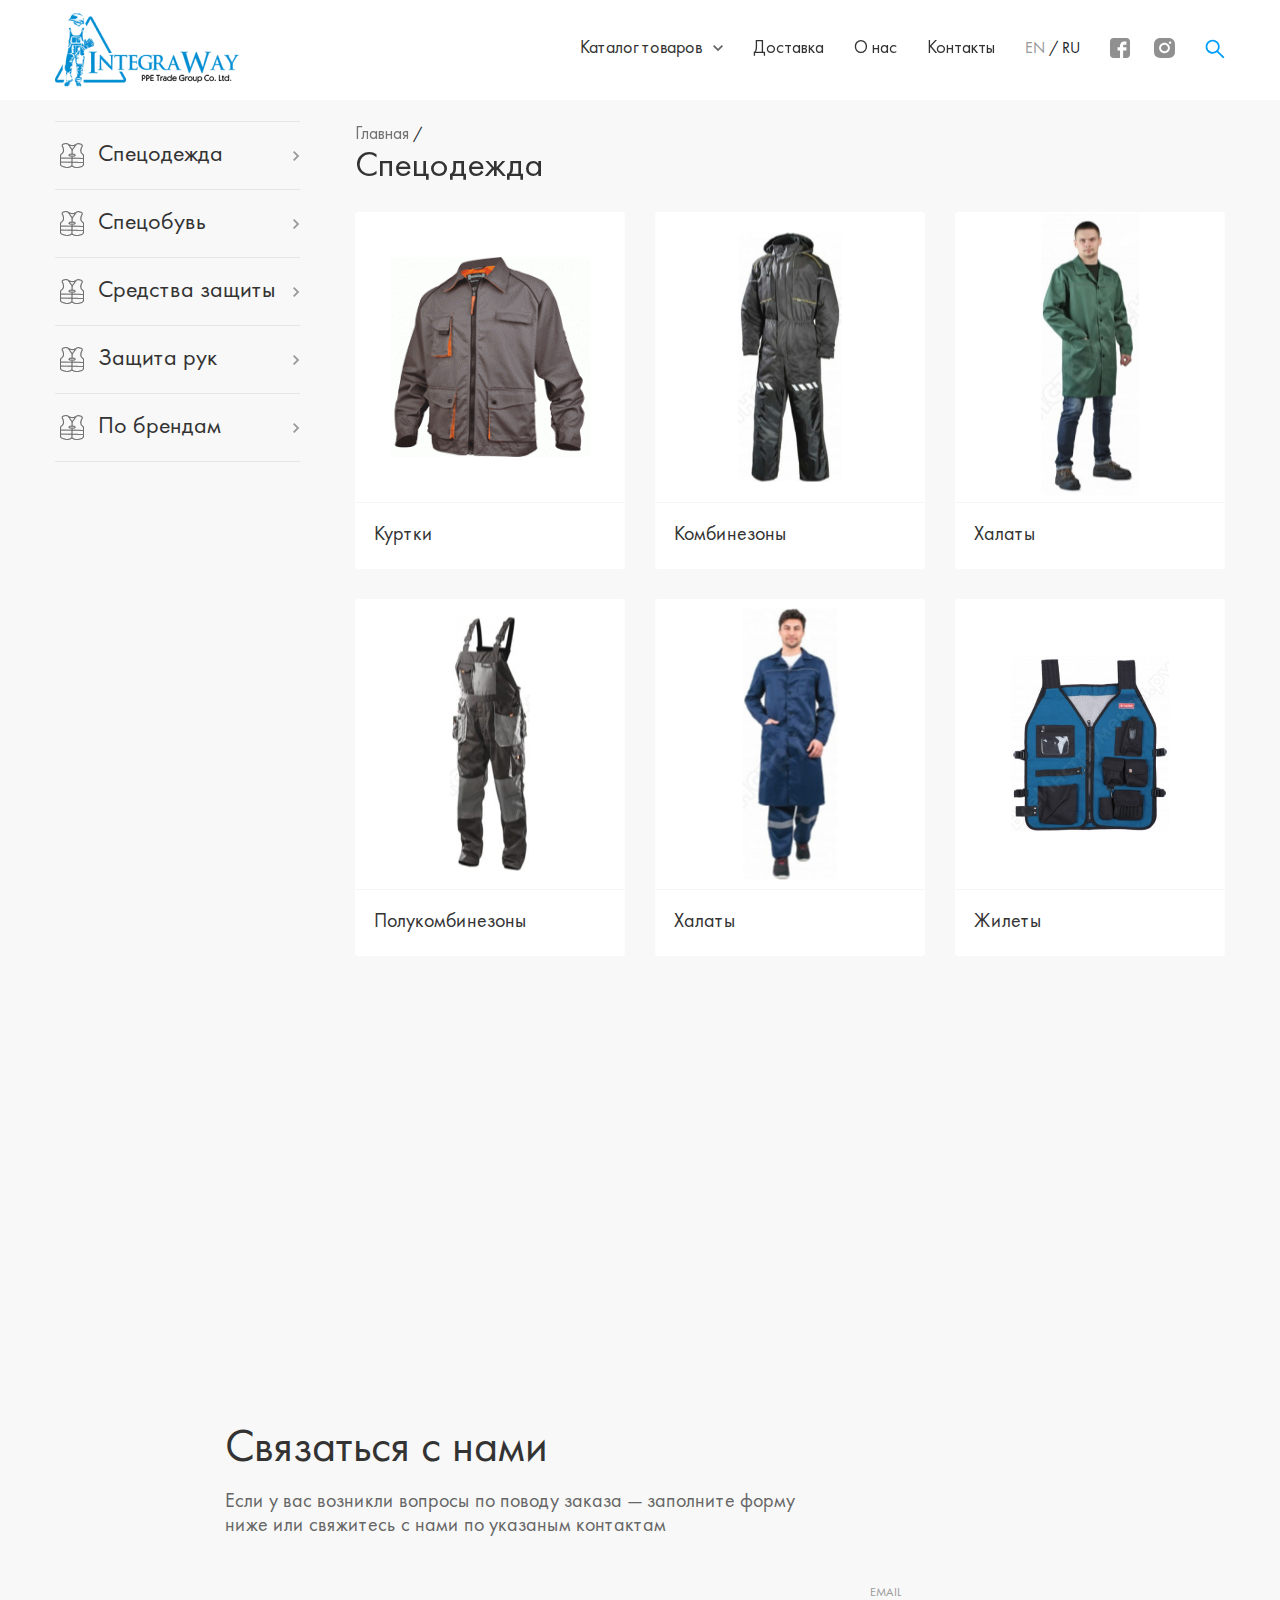
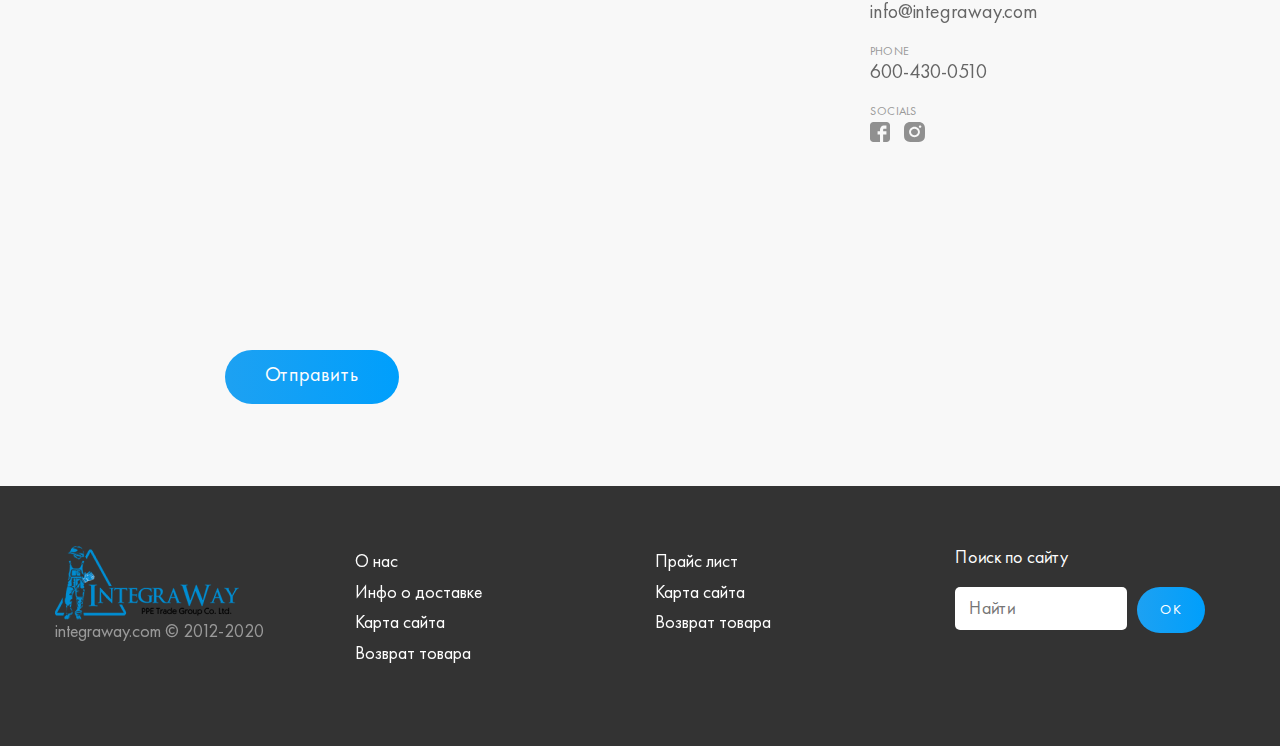
==== category.html @ 1db22d7c "Новый интегра" ====
<!DOCTYPE html>
<html lang="en">
    <head>
        <meta charset="utf-8" />
        <meta http-equiv="X-UA-Compatible" content="IE=edge" />
        <meta name="viewport" content="width=device-width, initial-scale=1, shrink-to-fit=no" />
        <meta name="description" content= />
        <meta name="author" content= />
        <link rel="stylesheet" href="css/animate.min.css">
        <link rel="stylesheet" href="css/hover-min.css">
        <link rel="stylesheet" href="https://stackpath.bootstrapcdn.com/bootstrap/4.3.1/css/bootstrap.min.css" integrity="sha384-ggOyR0iXCbMQv3Xipma34MD+dH/1fQ784/j6cY/iJTQUOhcWr7x9JvoRxT2MZw1T" crossorigin="anonymous">
        <link href="https://fonts.googleapis.com/css?family=Roboto:100,400,700&display=swap&subset=cyrillic" rel="stylesheet">
        <link rel="stylesheet" href="slick/slick.css">
        <link rel="stylesheet" href="slick/slick-theme.css">
        <link rel="stylesheet" href="css/fonts.css">
        <link rel="stylesheet" href="css/style.css">
        <script src="https://api-maps.yandex.ru/2.1/?lang=ru_RU&amp;apikey=<ваш API-ключ>" type="text/javascript"></script>
        <title>Category Page</title>
    </head>
    <body>

        <section class="head">
            <div class="container-fluid">
                <div class="head-head">
                    <div class="head-head__logo"> <a href="index.html"><img src="img/head/logo.png" alt="img"></a> </div>
                    <div class="nav-menu">
                        <div class="nav-menu__item catalog"> <a href="#">Каталог товаров</a>
                            <img src="img/head/arrow.svg" alt="img">
                            <div class="submenu">
                                <div class="submenu_item">
                                    <div class="catalog-item"><a href="#">Спецодежда</a></div>
                                    <a href="#">Одноразовая одежда</a>
                                    <a href="#">Комбинезоны</a>
                                    <a href="#">Полукомбинезоны</a>
                                    <a href="#">Куртки</a>
                                    <a href="#">Халаты</a>
                                    <a href="#">Жилеты</a>
                                    <a href="#">Фартуки</a>
                                    <a href="#">Рубашки, спецовки</a>
                                    <a href="#">Штаны и брюки</a>
                                    <a href="#">Внутренняя одежда</a>
                                    <a href="#">Сигнальная одежда</a>
                                    <a href="#">Униформа</a>
                                </div>
                                <div class="submenu_item">
                                    <div class="catalog-item"><a href="#">Спецобувь</a></div>
                                    <a href="#">Ботинки рабочие</a>
                                    <a href="#">Сапоги рабочие</a>
                                    <a href="#">Сапоги резиновые</a>
                                    <a href="#">Шипы для обуви</a>
                                </div>
                                <div class="submenu_item">
                                    <div class="catalog-item"><a href="#">Средства защиты</a></div>
                                    <a href="#">Защита головы</a>
                                    <a href="#">Защита глаз и лица</a>
                                    <a href="#">Защита органов<br> дыхания</a>
                                    <a href="#">Защита органов<br> слуха</a>
                                    <a href="#">Защита от падения<br> с высоты</a>
                                    <a href="#">Наборы защитного<br> оборудования </a>
                                </div>
                                <div class="submenu_item">
                                    <div class="catalog-item"><a href="#">Бренды</a></div>
                                    <a href="#">AlBert</a>
                                    <a href="#">Amyto</a>
                                    <a href="#">Antony Gill</a>
                                    <a href="#">Delta</a>
                                    <a href="#">DeltaPlus</a>
                                    <a href="#">Dossi</a>
                                    <a href="#">Du Pont</a>
                                    <a href="#">FalkPit</a>
                                    <a href="#">Fanotek</a>
                                    <a href="#">FalkPit</a>
                                    <a href="#">Fanotek</a>
                                </div>
                            </div>
                        </div>
                        <div class="nav-menu__item hvr-underline-from-left"><a href="#">Доставка</a></div>
                        <div class="nav-menu__item hvr-underline-from-left"><a href="#">О нас</a></div>
                        <div class="nav-menu__item hvr-underline-from-left"><a href="#contact">Контакты</a></div>
                        <div class="nav-menu__item"><span class="EN">EN</span> / <span class="RU">RU</span></div>
                        <div class="nav-menu__item">
                            <a href="#"><img class="facebook" src="img/head/hover-facebook.svg" alt="img"></a>
                            <a href="#"><img class="insta" src="img/head/hover-insta.svg" alt="img"></a>
                        </div>
                        <div class="nav-menu__item">
                            <input class="head-search" type="search" placeholder="Поиск">
                            <img class="search-img" src="img/head/search.svg" alt="img">
                        </div>
                    </div>
                </div>
            </div>
        </section>

        <section class="burger">
            <a href="#" class="menu-link">
                <span></span>
            </a>

            <div class="menu">
                <div class="lank">
                    <div class="panel-head">
                        <div class="click catalogs"> <a href="#">Каталог товаров</a> <img class="cat-arrow"
                                src="img/head/arrow.svg" alt="img">
                            <div class="panel-collapse">
                                <div class="click mt"><img class="catalogs-img" src="img/main/category-1.svg" alt="img">
                                    <div class="category" href="#">Спецодежда</div>
                                    <div class="panel-collapse">
                                        <div class="click"> <a class="subcategory1" href="#">Одноразовая одежда</a></div>
                                        <div class="click"> <a class="subcategory1" href="#">Комбинезоны</a></div>
                                        <div class="click"> <a class="subcategory1" href="#">Полукомбинезоны</a></div>
                                        <div class="click"> <a class="subcategory1" href="#">Куртки</a></div>
                                        <div class="click"> <a class="subcategory1" href="#">Халаты</a></div>
                                        <div class="click"> <a class="subcategory1" href="#">Жилеты</a></div>
                                        <div class="click"> <a class="subcategory1" href="#">Фартуки</a></div>
                                        <div class="click"> <a class="subcategory1" href="#">Рубашки, спецовки</a></div>
                                        <div class="click"> <a class="subcategory1" href="#">Штаны и брюки</a></div>
                                        <div class="click"> <a class="subcategory1" href="#">Внутренняя одежда</a></div>
                                        <div class="click"> <a class="subcategory1" href="#">Сигнальная одежда</a></div>
                                        <div class="click"> <a class="subcategory1" href="#">Униформа</a></div>
                                    </div>
                                </div>
                            </div>

                            <div class="panel-collapse">
                                <div class="click"><img class="catalogs-img" src="img/main/category-1.svg" alt="img">
                                    <div class="category" href="#">Спецобувь</div>
                                    <div class="panel-collapse">
                                        <div class="click"> <a class="subcategory1" href="#">Ботинки рабочие</a></div>
                                        <div class="click"> <a class="subcategory1" href="#">Сапоги рабочие</a></div>
                                        <div class="click"> <a class="subcategory1" href="#">Сапоги резиновы</a></div>
                                        <div class="click"> <a class="subcategory1" href="#">Шипы для обуви</a></div>
                                    </div>
                                </div>
                            </div>

                            <div class="panel-collapse">
                                <div class="click"><img class="catalogs-img" src="img/main/category-1.svg" alt="img">
                                    <div class="category" href="#">Средства защиты</div>
                                    <div class="panel-collapse">
                                        <div class="click"> <a class="subcategory1" href="#">Защита головы</a></div>
                                        <div class="click"> <a class="subcategory1" href="#">Защита глаз и лица</a>
                                        </div>
                                        <div class="click"> <a class="subcategory1" href="#">Защита органов дыхания</a>
                                        </div>
                                        <div class="click"> <a class="subcategory1" href="#">Защита органов слуха</a>
                                        </div>
                                        <div class="click"> <a class="subcategory1" href="#">Защита от падения с
                                                высоты</a></div>
                                        <div class="click"> <a class="subcategory1" href="#">Наборы защитного
                                                оборудования</a></div>
                                    </div>
                                </div>
                            </div>

                            <div class="panel-collapse">
                                <div class="click"><img class="catalogs-img" src="img/main/category-1.svg" alt="img">
                                    <div class="category" href="#">Бренды</div>
                                    <div class="panel-collapse">
                                        <div class="click"> <a class="subcategory1" href="#">AlBert</a></div>
                                        <div class="click"> <a class="subcategory1" href="#">Amyto</a></div>
                                        <div class="click"> <a class="subcategory1" href="#">Antony Gill</a></div>
                                        <div class="click"> <a class="subcategory1" href="#">Delta</a></div>
                                        <div class="click"> <a class="subcategory1" href="#">DeltaPlus</a></div>
                                        <div class="click"> <a class="subcategory1" href="#">Dossi</a></div>
                                        <div class="click"> <a class="subcategory1" href="#">Du Pont</a></div>
                                        <div class="click"> <a class="subcategory1" href="#">FalkPit</a></div>
                                        <div class="click"> <a class="subcategory1" href="#">Fanotek</a></div>
                                        <div class="click"> <a class="subcategory1" href="#">FalkPi</a></div>
                                        <div class="click"> <a class="subcategory1" href="#">Fanotek</a></div>
                                    </div>
                                </div>
                            </div>

                        </div>
                    </div>
                </div>
                <div class="link"><a href="#item1"">Доставка</a></div>
                    <div class=" link"><a href="#item1"">О нас</a></div>
                    <div class=" link"><a href="#item1"">Контакты</a></div>
                    <div class=" link">
                                <a class="facebook" href="#"><img src="img/head/hover-facebook.svg" alt="img"></a>
                                <a class="insta" href="#"><img src="img/head/hover-insta.svg" alt="img"></a>
                </div>
                <div class="">
                    <input class="burger-search" type="search" placeholder="Поиск">
                    <button class="burger-button">ок</button>
                </div>
            </div>
        </section>

        <section class="showcase category">
            <div class="container-fluid">
                <div class="flex">
                    <div class="showcase-menu category-menu">
                        <div class="panel-show wow fadeInLeft" data-wow-delay="0.4s" data-wow-duration="2s"><img class="show-img" src="img/main/category-1.svg" alt="img">Спецодежда<img class="show-arrow" src="img/main/category-arrow.svg" alt="img"> </div>
                        <div class="panel-hide">
                            <div>Одноразовая одежда</div>
                            <div>Комбинезоны</div>
                            <div>Полукомбинезоны</div>
                            <div>Куртки</div>
                            <div>Халаты</div>
                            <div>Жилеты</div>
                            <div>Фартуки</div>
                            <div>Рубашки, спецовки</div>
                            <div>Штаны и брюки</div>
                            <div>Внутренняя одежда</div>
                            <div>Сигнальная одежда</div>
                            <div>Униформа</div>
                        </div>
    
                        <div class="panel-show wow fadeInLeft" data-wow-delay="0.3s" data-wow-duration="2s"><img class="show-img" src="img/main/category-1.svg" alt="img">Спецобувь<img class="show-arrow" src="img/main/category-arrow.svg" alt="img"> </div>
                        <div class="panel-hide">
                            <div>Ботинки рабочие</div>
                            <div>Сапоги рабочие</div>
                            <div>Сапоги резиновые</div>
                            <div>Шипы для обуви</div>
                        </div>
    
                        <div class="panel-show wow fadeInLeft" data-wow-delay="0.2s" data-wow-duration="2s"><img class="show-img" src="img/main/category-1.svg" alt="img">Средства защиты<img class="show-arrow" src="img/main/category-arrow.svg" alt="img"> </div>
                        <div class="panel-hide">
                            <div>Защита головы</div>
                            <div>Защита глаз и лица</div>
                            <div>Защита органов дыхания</div>
                            <div>Защита органов слуха</div>
                            <div>Защита от падения с высоты</div>
                            <div>Наборы защитного оборудования</div>
                        </div>

                        <div class="panel-show wow fadeInLeft" data-wow-delay="0.2s" data-wow-duration="2s"><img class="show-img" src="img/main/category-1.svg" alt="img">Защита рук<img class="show-arrow" src="img/main/category-arrow.svg" alt="img"></div>
                        <div class="panel-hide">
                            <div>Защита головы</div>
                            <div>Защита глаз и лица</div>
                            <div>Защита органов дыхания</div>
                            <div>Защита органов слуха</div>
                            <div>Защита от падения с высоты</div>
                            <div>Наборы защитного оборудования</div>
                        </div>
    
                        <div class="panel-show after wow fadeInLeft" data-wow-delay="0.1s" data-wow-duration="2s"><img class="show-img" src="img/main/category-1.svg" alt="img">По брендам<img class="show-arrow" src="img/main/category-arrow.svg" alt="img"></div>
                        <div class="panel-hide">
                            <div>AlBert</div>
                            <div>Amyto</div>
                            <div>Antony Gill</div>
                            <div>Delta</div>
                            <div>DeltaPlus</div>
                            <div>Dossi</div>
                            <div>Du Pont</div>
                            <div>FalkPit</div>
                            <div>Fanotek</div>
                            <div>FalkPit</div>
                            <div>Fanotek</div>
                        </div>
                    </div>
                    
                    <div class="showcase-category">
                        <div class="category-descr">
                            <div class="showcase-descr__subtitle category-subtitle"><a href="index.html"><span>Главная</span></a> /</div>
                            <div class="showcase-descr__title category-title"><a class="hvr-forward" href="#">Спецодежда</a></div>
                        </div>
                        <div class="row category-row">
                            <div class="col-6 col-sm-6 col-md-6 col-lg-4 category-col">
                                <div class="card category-card wow fadeInDown" data-wow-delay="0.1s" data-wow-duration="1s">
                                    <div class="card-img category-img"><a href="#"><img src="img/showcase/category-1.jpg" alt="img"></a></div>
                                    <div class="card-name category-name"><a href="#">Куртки</a></div>
                                </div>
                            </div>
        
                            <div class="col-6 col-sm-6 col-md-6 col-lg-4 category-col">
                                <div class="card category-card wow fadeInDown" data-wow-delay="0.2s" data-wow-duration="1s">
                                    <div class="card-img category-img"><a href="#"><img src="img/showcase/category-2.jpg" alt="img"></a></div>
                                    <div class="card-name category-name"><a href="#">Комбинезоны</a></div>
                                </div>
                            </div>
        
                            <div class="col-6 col-sm-6 col-md-6 col-lg-4 category-col">
                                <div class="card category-card wow fadeInDown" data-wow-delay="0.3s" data-wow-duration="1s">
                                    <div class="card-img category-img"><a href="#"><img src="img/showcase/category-3.jpg" alt="img"></a></div>
                                    <div class="card-name category-name"><a href="#">Халаты</a></div>
                                </div>
                            </div>
        
                            <div class="col-6 col-sm-6 col-md-6 col-lg-4 category-col">
                                <div class="card category-card wow fadeInDown" data-wow-delay="0.4s" data-wow-duration="1s">
                                    <div class="card-img category-img"><a href="#"><img src="img/showcase/category-4.jpg" alt="img"></a></div>
                                    <div class="card-name category-name"><a href="#">Полукомбинезоны</a></div>
                                </div>
                            </div>
        
                            <div class="col-6 col-sm-6 col-md-6 col-lg-4 category-col">
                                <div class="card category-card wow fadeInUp" data-wow-delay="0.1s" data-wow-duration="1s">
                                    <div class="card-img category-img"><a href="#"><img src="img/showcase/category-5.jpg" alt="img"></a></div>
                                    <div class="card-name category-name"><a href="#">Халаты</a></div>
                                </div>
                            </div>
        
                            <div class="col-6 col-sm-6 col-md-6 col-lg-4 category-col">
                                <div class="card category-card wow fadeInUp" data-wow-delay="0.2s" data-wow-duration="1s">
                                    <div class="card-img category-img"><a href="#"><img src="img/showcase/category-6.jpg" alt="img"></a></div>
                                    <div class="card-name category-name"><a href="#">Жилеты</a></div>
                                </div>
                            </div>
        
                            <div class="col-6 col-sm-6 col-md-6 col-lg-4 category-col">
                                <div class="card category-card wow fadeInUp" data-wow-delay="0.3s" data-wow-duration="1s">
                                    <div class="card-img category-img"><a href="#"><img src="img/showcase/category-7.jpg" alt="img"></a></div>
                                    <div class="card-name category-name"><a href="#">Фартуки</a></div>
                                </div>
                            </div>
        
                            <div class="col-6 col-sm-6 col-md-6 col-lg-4 category-col">
                                <div class="card category-card wow fadeInUp" data-wow-delay="0.4s" data-wow-duration="1s">
                                    <div class="card-img category-img"><a href="#"><img src="img/showcase/category-8.jpg" alt="img"></a></div>
                                    <div class="card-name category-name"><a href="#">Штаны и брюки</a></div>
                                </div>
                            </div>
                        </div>
                    </div>
                </div>
            </div>
        </section>
        
        <section class="contact" id="contact">
            <div class="container">
                <div class="contacts">
                    <div class="contact-title">Связаться с нами</div>
                    <div class="contact-subtitle">Если у вас возникли вопросы по поводу заказа — заполните форму<br>
                        ниже или свяжитесь с нами по указаным контактам</div>
                    <form action="" class="form">
                        <div class="row">
                            <div class="col-9">
                                <div class="form-input wow fadeInLeftBig" data-wow-delay="0s" data-wow-duration="2s">
                                    <input type="text" placeholder="Ваше имя"></div>
                                <div class="form-input wow fadeInLeftBig" data-wow-delay="0.1s" data-wow-duration="2s">
                                    <input type="text" placeholder="Ваш контакт"></div>
                                <textarea class="wow fadeInLeftBig" data-wow-delay="0.2s" data-wow-duration="2s" name=""
                                    id="" cols="30" rows="10" placeholder="Сообщение"></textarea>
                            </div>
                            <div class="col-3">
                                <div class="label">email</div>
                                <div class="name hvr-pulse"><a href="mailto:info@integraway.com">info@integraway.com</a></div>

                                <div class="label">phone</div>
                                <div class="name hvr-pulse"><a href="tel:600-430-0510">600-430-0510</a></div>

                                <div class="label">socials</div>
                                <div class="name">
                                    <a href="#" class="socials"><img src="img/contact/hover-facebook.svg" alt="img"></a>
                                    <a href="#" class="socials"><img src="img/contact/hover-insta.svg" alt="img"></a>
                                </div>
                            </div>
                        </div>
                        <button class="form-button">Отправить</button>
                    </form>
                </div>
            </div>
        </section>

        <!-- @media screen and (max-width: 767px) -->
        <section class="contact contact-small" id="contact">
            <div class="container">
                <div class="contacts">
                    <div class="contact-title">Связаться с нами</div>
                    <div class="contact-subtitle">Если у вас возникли вопросы по поводу заказа — заполните форму<br>
                        ниже или свяжитесь с нами по указаным контактам</div>
                    <form action="" class="form">
                        <div class="row">
                            <div class="col-12 col-sm-12">
                                <div class="label">email</div>
                                <div class="name hvr-pulse"><a href="mailto:info@integraway.com">info@integraway.com</a>
                                </div>

                                <div class="label">phone</div>
                                <div class="name hvr-pulse"><a href="tel:600-430-0510">600-430-0510</a></div>

                                <div class="label">socials</div>
                                <div class="name">
                                    <a href="#" class="socials"><img src="img/contact/hover-facebook.svg" alt="img"></a>
                                    <a href="#" class="socials"><img src="img/contact/hover-insta.svg" alt="img"></a>
                                </div>
                            </div>

                            <div class="col-12 col-sm-12">
                                <div class="form-input wow fadeInLeftBig" data-wow-delay="0s" data-wow-duration="2s">
                                    <input type="text" placeholder="Ваше имя"></div>
                                <div class="form-input wow fadeInLeftBig" data-wow-delay="0.1s" data-wow-duration="2s">
                                    <input type="text" placeholder="Ваш контакт"></div>
                                <textarea class="wow fadeInLeftBig" data-wow-delay="0.2s" data-wow-duration="2s"
                                    name="12 col-sm-12 id="" cols=" 30" rows="10" placeholder="Сообщение"></textarea>
                                <button class="form-button">Отправить</button>
                            </div>
                        </div>

                    </form>
                </div>
            </div>
        </section>

        <section class="footer">
            <div class="container-fluid">
                <div class="row">
                    <div class="col-3">
                        <div class="footer-logo"><a href="index.html"><img src="img/footer/logo.png" alt="logo"></a></div>
                        <p>IntegraWay.com &copy; 2012-2020</p>
                    </div>

                    <div class="col-3">
                        <div class="footer-link">
                            <a class="hvr-forward" href="#">О нас</a class="hvr-grow"><br>
                            <a class="hvr-forward" href="#">Инфо о доставке</a><br>
                            <a class="hvr-forward" href="#">Карта сайта</a><br>
                            <a class="hvr-forward" href="#">Возврат товара</a>
                        </div>
                    </div>

                    <div class="col-3">
                        <div class="footer-link">
                            <a class="hvr-forward" href="#">Прайс лист</a><br>
                            <a class="hvr-forward" href="#">Карта сайта</a><br>
                            <a class="hvr-forward" href="#">Возврат товара</a>
                        </div>
                    </div>

                    <div class="col-3">
                        <div class="footer-label">Поиск по сайту</div>
                        <input type="search" class="footer-input" placeholder="Найти">
                        <button class="footer-button">ок</button>
                    </div>
                </div>
            </div>
        </section>

        <!-- @media screen and (max-width: 767px) -->
        <section class="footer footer-small">
            <div class="container-fluid">
                <div class="row">
                    <div class="col-12 col-sm-12 col-md-4">
                        <div class="footer-link">
                            <a class="hvr-forward" href="#">О нас</a class="hvr-grow"><br>
                            <a class="hvr-forward" href="#">Инфо о доставке</a><br>
                            <a class="hvr-forward" href="#">Карта сайта</a><br>
                            <a class="hvr-forward" href="#">Возврат товара</a>
                            <a class="hvr-forward" href="#">Прайс лист</a><br>
                            <a class="hvr-forward" href="#">Карта сайта</a><br>
                            <a class="hvr-forward" href="#">Возврат товара</a>
                        </div>
                    </div>

                    <div class="col-12 col-sm-12 col-md-4">
                        <div class="footer-label">Поиск по сайту</div>
                        <input type="search" class="footer-input" placeholder="Найти">
                        <button class="footer-button">ок</button>
                    </div>

                    <div class="col-12 col-sm-12 col-md-4">
                        <div class="footer-logo"><a href="index.html"><img src="img/footer/logo.png" alt="logo"></a>
                        </div>
                        <p>IntegraWay.com &copy; 2012-2020</p>
                    </div>
                </div>
            </div>
        </section>



        <script src="https://code.jquery.com/jquery-1.12.4.min.js" integrity="sha256-ZosEbRLbNQzLpnKIkEdrPv7lOy9C27hHQ+Xp8a4MxAQ=" crossorigin="anonymous"></script>
        <script src="https://cdnjs.cloudflare.com/ajax/libs/popper.js/1.15.0/umd/popper.min.js"></script>
        <script src="slick/slick.min.js"></script>
        <script src="https://stackpath.bootstrapcdn.com/bootstrap/4.3.1/js/bootstrap.min.js" integrity="sha384-JjSmVgyd0p3pXB1rRibZUAYoIIy6OrQ6VrjIEaFf/nJGzIxFDsf4x0xIM+B07jRM" crossorigin="anonymous"></script>
        <script src="js/wow.min.js"></script>
        <script>
        new WOW().init();
        </script>
        <script src="js/script.js"></script>
    </body>
</html>
---- css/fonts.css ----
@font-face {
    font-family: 'Futura New';
    src: local('../fonts/Futura New Book Reg'), local('../fonts/Futura-New-Book-Reg'),
        url('../fonts/FuturaNewBook-Reg.woff2') format('woff2'),
        url('../fonts/FuturaNewBook-Reg.woff') format('woff'),
        url('../fonts/FuturaNewBook-Reg.ttf') format('truetype');
    font-weight: normal;
    font-style: normal;
}
---- css/style.css ----
@import 'head.css';
@import 'main.css';
@import 'features.css';
@import 'showcase.css';
@import 'contact.css';
@import 'footer.css';
@import 'product.css';
@import 'descr.css';
@import 'description.css';
@import 'recomend.css';
@import 'error.css';
@import 'variables.css';

body {
    font-family: 'Futura new';
}
button:focus, div, input:focus {
    outline: none;
}
a:focus {
    outline: none;
}
.container-fluid {
    max-width: 1200px;
}

@media screen and (max-width: 1200px) {
    .container-fluid {
        max-width: 1140px;
    }
}

@media screen and (max-width: 992px) {
    .container-fluid {
        max-width: 960px;
    }
}

@media screen and (max-width: 768px) {
    .container-fluid {
        max-width: 720px;
    }
}

@media screen and (max-width: 576px) {
    .container-fluid {
        max-width: 540px;
    }
}

/* @media screen and (max-width: 415px) {
    .container-fluid {
        max-width: 311px;
    }
} */
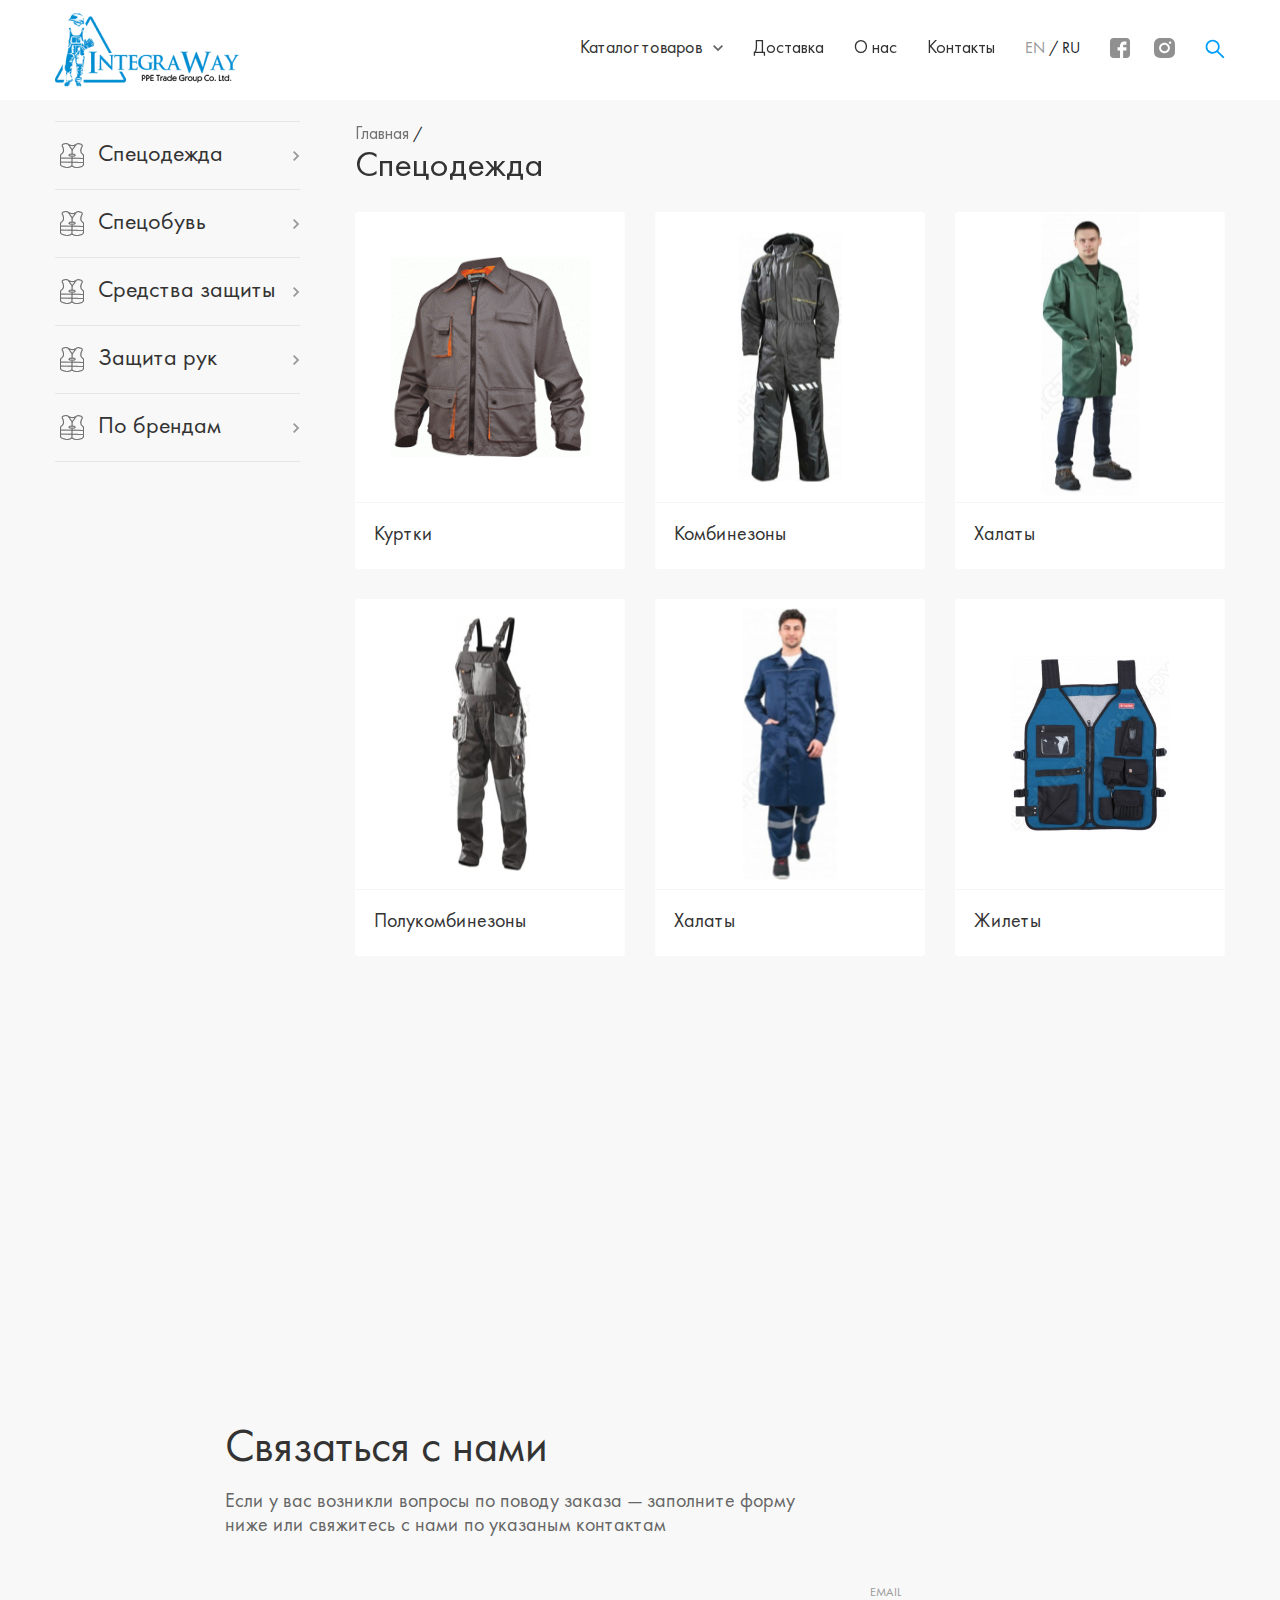
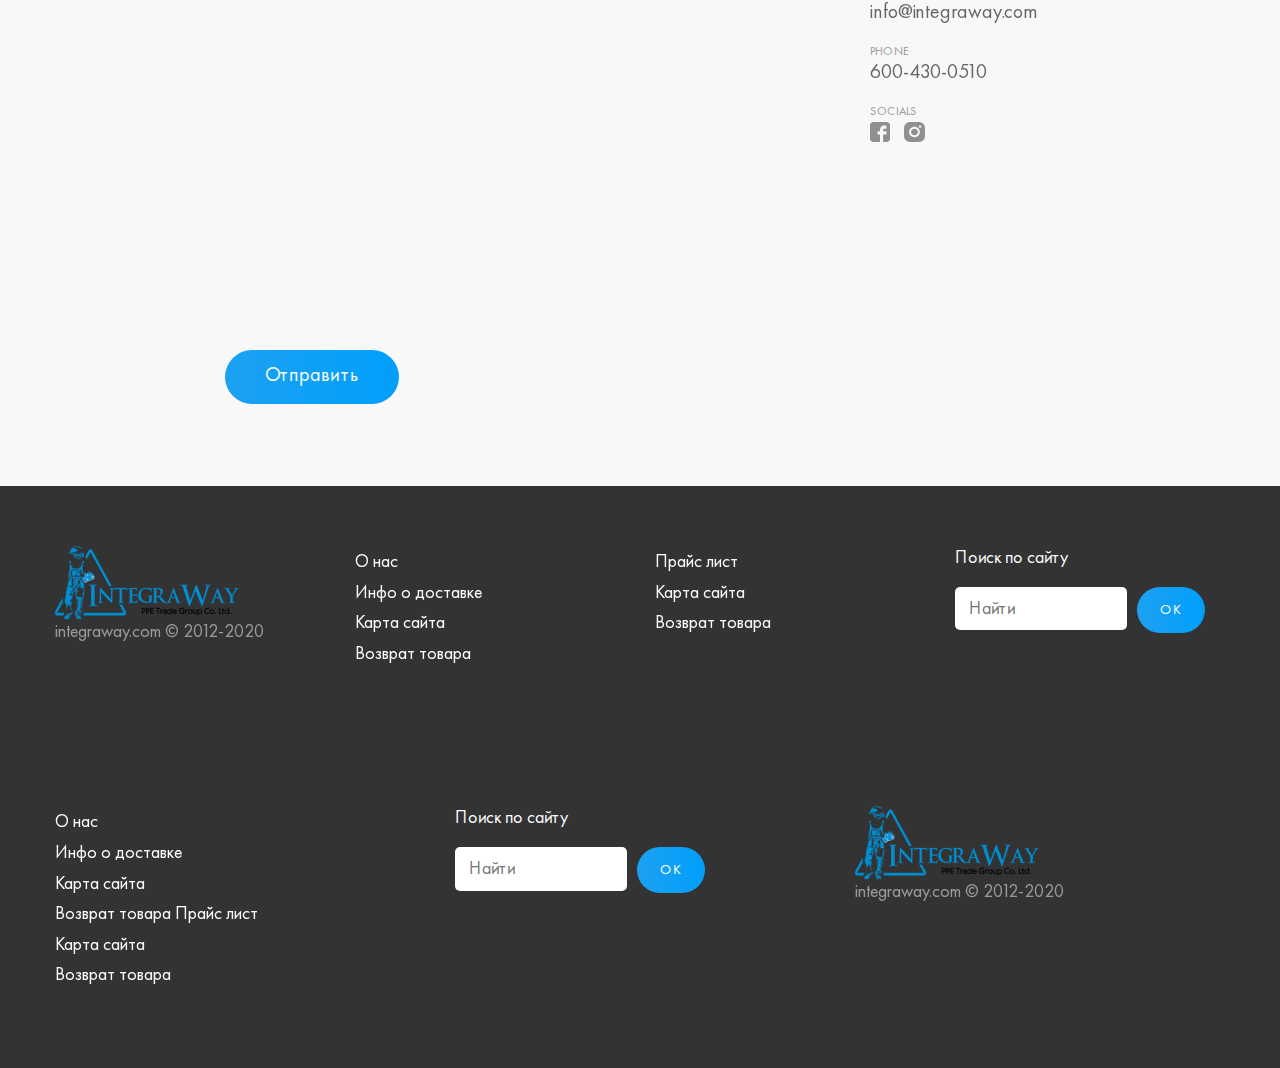
==== commit 5445fce4: "Второй вариант" ====
--- a/category.html
+++ b/category.html
@@ -327,7 +327,7 @@
                         ниже или свяжитесь с нами по указаным контактам</div>
                     <form action="" class="form">
                         <div class="row">
-                            <div class="col-9">
+                            <div class="col-12 col-sm-12 col-md-9 order-md-first">
                                 <div class="form-input wow fadeInLeftBig" data-wow-delay="0s" data-wow-duration="2s">
                                     <input type="text" placeholder="Ваше имя"></div>
                                 <div class="form-input wow fadeInLeftBig" data-wow-delay="0.1s" data-wow-duration="2s">
@@ -335,9 +335,10 @@
                                 <textarea class="wow fadeInLeftBig" data-wow-delay="0.2s" data-wow-duration="2s" name=""
                                     id="" cols="30" rows="10" placeholder="Сообщение"></textarea>
                             </div>
-                            <div class="col-3">
+                            <div class="col-12 col-sm-12 col-md-3 order-first">
                                 <div class="label">email</div>
-                                <div class="name hvr-pulse"><a href="mailto:info@integraway.com">info@integraway.com</a></div>
+                                <div class="name hvr-pulse"><a href="mailto:info@integraway.com">info@integraway.com</a>
+                                </div>
 
                                 <div class="label">phone</div>
                                 <div class="name hvr-pulse"><a href="tel:600-430-0510">600-430-0510</a></div>
@@ -355,56 +356,17 @@
             </div>
         </section>
 
-        <!-- @media screen and (max-width: 767px) -->
-        <section class="contact contact-small" id="contact">
-            <div class="container">
-                <div class="contacts">
-                    <div class="contact-title">Связаться с нами</div>
-                    <div class="contact-subtitle">Если у вас возникли вопросы по поводу заказа — заполните форму<br>
-                        ниже или свяжитесь с нами по указаным контактам</div>
-                    <form action="" class="form">
-                        <div class="row">
-                            <div class="col-12 col-sm-12">
-                                <div class="label">email</div>
-                                <div class="name hvr-pulse"><a href="mailto:info@integraway.com">info@integraway.com</a>
-                                </div>
-
-                                <div class="label">phone</div>
-                                <div class="name hvr-pulse"><a href="tel:600-430-0510">600-430-0510</a></div>
-
-                                <div class="label">socials</div>
-                                <div class="name">
-                                    <a href="#" class="socials"><img src="img/contact/hover-facebook.svg" alt="img"></a>
-                                    <a href="#" class="socials"><img src="img/contact/hover-insta.svg" alt="img"></a>
-                                </div>
-                            </div>
-
-                            <div class="col-12 col-sm-12">
-                                <div class="form-input wow fadeInLeftBig" data-wow-delay="0s" data-wow-duration="2s">
-                                    <input type="text" placeholder="Ваше имя"></div>
-                                <div class="form-input wow fadeInLeftBig" data-wow-delay="0.1s" data-wow-duration="2s">
-                                    <input type="text" placeholder="Ваш контакт"></div>
-                                <textarea class="wow fadeInLeftBig" data-wow-delay="0.2s" data-wow-duration="2s"
-                                    name="12 col-sm-12 id="" cols=" 30" rows="10" placeholder="Сообщение"></textarea>
-                                <button class="form-button">Отправить</button>
-                            </div>
-                        </div>
-
-                    </form>
-                </div>
-            </div>
-        </section>
-
         <section class="footer">
             <div class="container-fluid">
                 <div class="row">
-                    <div class="col-3">
-                        <div class="footer-logo"><a href="index.html"><img src="img/footer/logo.png" alt="logo"></a></div>
+                    <div class="col-12 col-sm-12 col-md-4 col-lg-3">
+                        <div class="footer-logo"><a href="index.html"><img src="img/footer/logo.png" alt="logo"></a>
+                        </div>
                         <p>IntegraWay.com &copy; 2012-2020</p>
                     </div>
 
-                    <div class="col-3">
-                        <div class="footer-link">
+                    <div class="col-12 col-sm-12 col-md-4 col-lg-3">
+                        <div class="footer-link footer-link-first">
                             <a class="hvr-forward" href="#">О нас</a class="hvr-grow"><br>
                             <a class="hvr-forward" href="#">Инфо о доставке</a><br>
                             <a class="hvr-forward" href="#">Карта сайта</a><br>
@@ -412,15 +374,15 @@
                         </div>
                     </div>
 
-                    <div class="col-3">
-                        <div class="footer-link">
+                    <div class="col-12 col-sm-12 col-md-4 col-lg-3">
+                        <div class="footer-link footer-link-second">
                             <a class="hvr-forward" href="#">Прайс лист</a><br>
                             <a class="hvr-forward" href="#">Карта сайта</a><br>
                             <a class="hvr-forward" href="#">Возврат товара</a>
                         </div>
                     </div>
 
-                    <div class="col-3">
+                    <div class="col-12 col-sm-12 col-md-4 col-lg-3">
                         <div class="footer-label">Поиск по сайту</div>
                         <input type="search" class="footer-input" placeholder="Найти">
                         <button class="footer-button">ок</button>
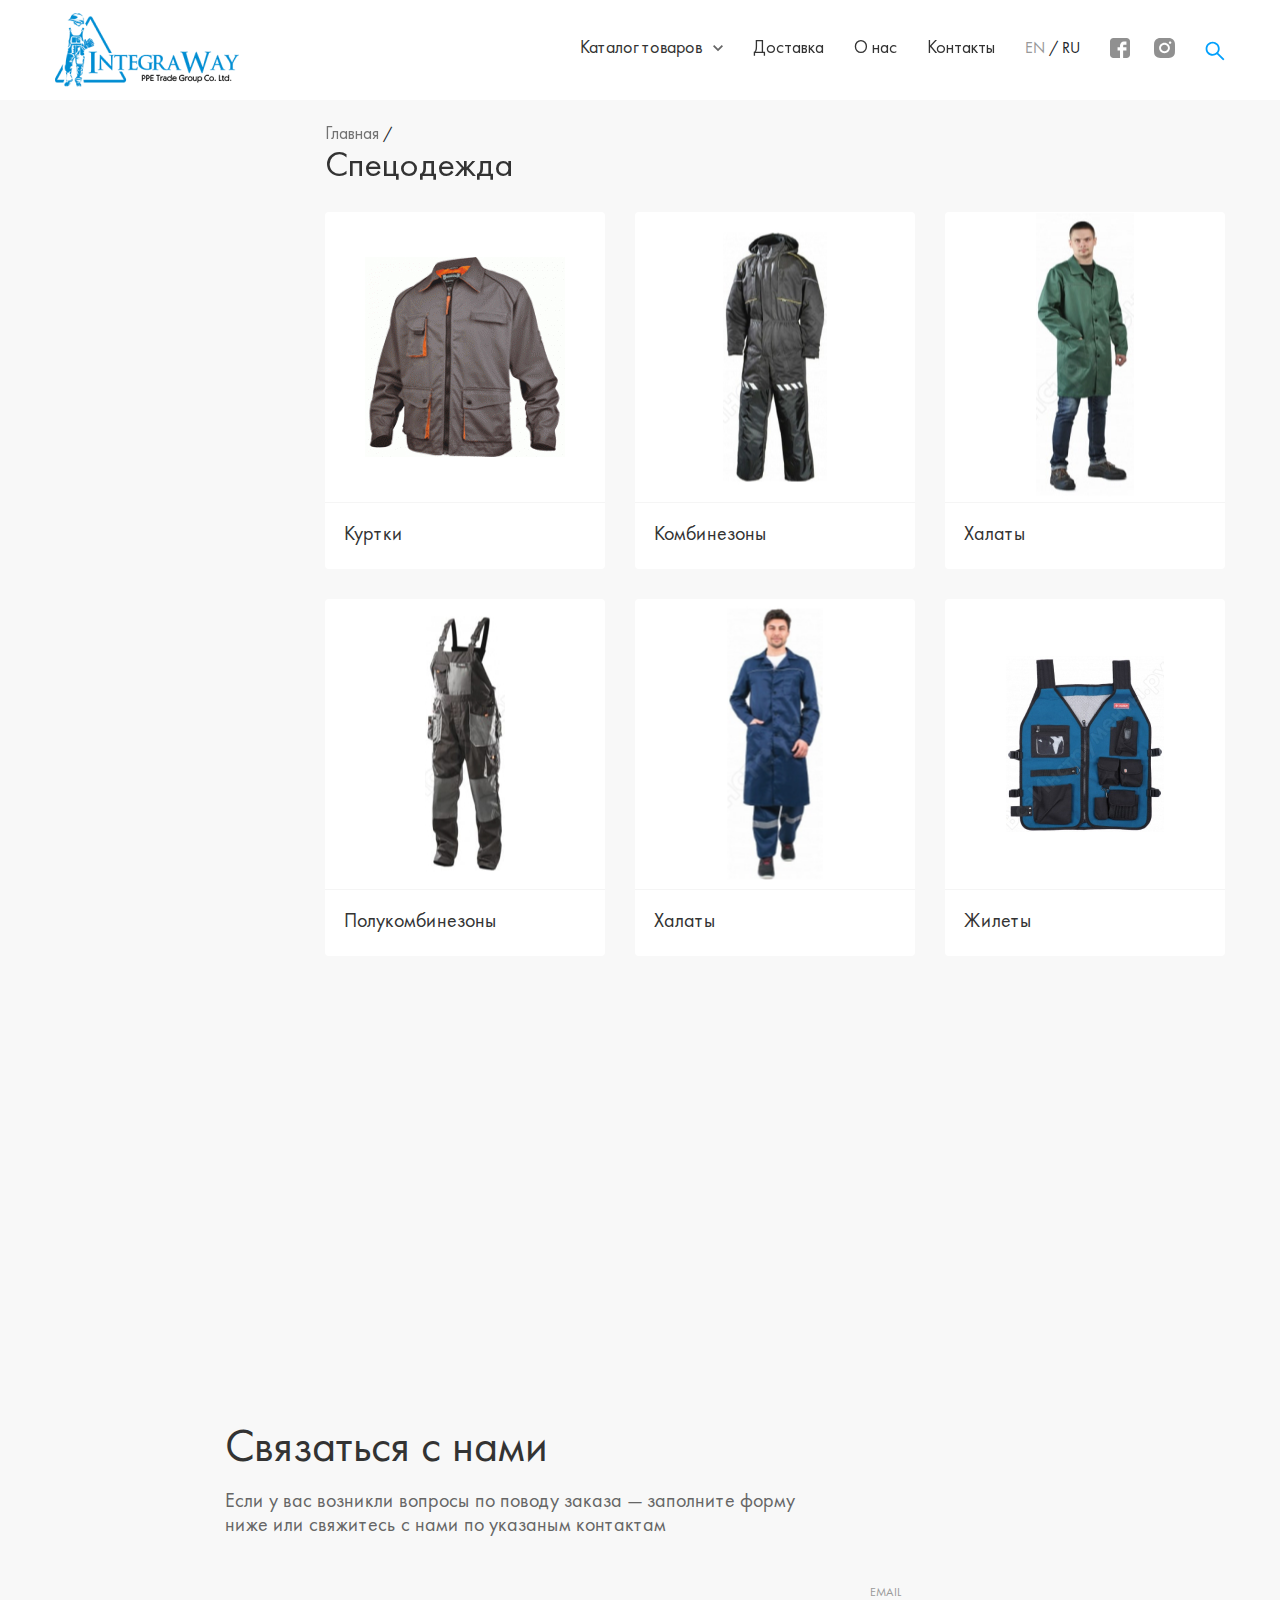
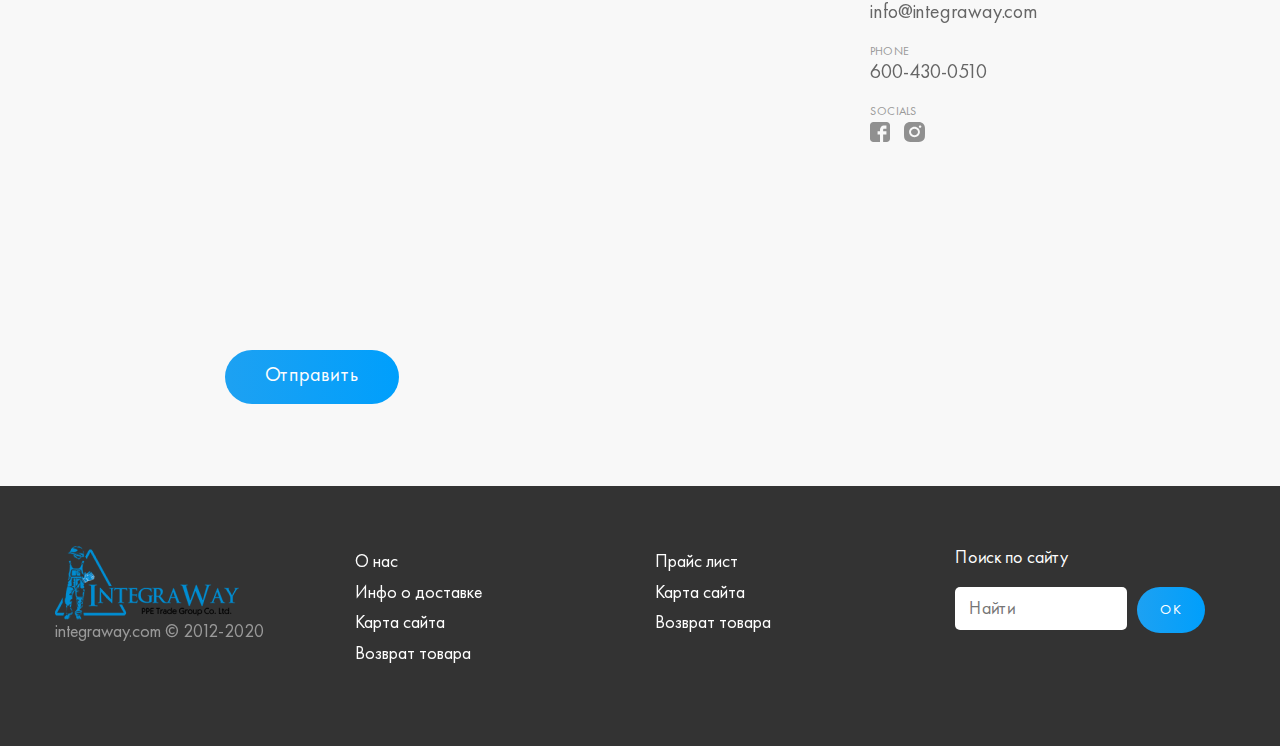
==== commit c74a6755: "Третий Вариант" ====
--- a/category.html
+++ b/category.html
@@ -19,12 +19,12 @@
     </head>
     <body>
 
-        <section class="head">
+        <header class="head">
             <div class="container-fluid">
-                <div class="head-head">
-                    <div class="head-head__logo"> <a href="index.html"><img src="img/head/logo.png" alt="img"></a> </div>
-                    <div class="nav-menu">
-                        <div class="nav-menu__item catalog"> <a href="#">Каталог товаров</a>
+                <div class="head-inner">
+                    <div class="head-inner_logo"> <a href="index.html"><img src="img/head/logo.png" alt="img"></a> </div>
+                    <nav class="head-inner_menu">
+                        <div class="head-inner_menu__item catalog"> <a href="#">Каталог товаров</a>
                             <img src="img/head/arrow.svg" alt="img">
                             <div class="submenu">
                                 <div class="submenu_item">
@@ -74,38 +74,39 @@
                                 </div>
                             </div>
                         </div>
-                        <div class="nav-menu__item hvr-underline-from-left"><a href="#">Доставка</a></div>
-                        <div class="nav-menu__item hvr-underline-from-left"><a href="#">О нас</a></div>
-                        <div class="nav-menu__item hvr-underline-from-left"><a href="#contact">Контакты</a></div>
-                        <div class="nav-menu__item"><span class="EN">EN</span> / <span class="RU">RU</span></div>
-                        <div class="nav-menu__item">
+                        <div class="head-inner_menu__item hvr-underline-from-left"><a href="#">Доставка</a></div>
+                        <div class="head-inner_menu__item hvr-underline-from-left"><a href="#">О нас</a></div>
+                        <div class="head-inner_menu__item hvr-underline-from-left"><a href="#contact">Контакты</a></div>
+                        <div class="head-inner_menu__item"><span class="EN">EN</span> / <span class="RU">RU</span></div>
+                        <div class="head-inner_menu__item">
                             <a href="#"><img class="facebook" src="img/head/hover-facebook.svg" alt="img"></a>
                             <a href="#"><img class="insta" src="img/head/hover-insta.svg" alt="img"></a>
                         </div>
-                        <div class="nav-menu__item">
-                            <input class="head-search" type="search" placeholder="Поиск">
-                            <img class="search-img" src="img/head/search.svg" alt="img">
-                        </div>
-                    </div>
+                        <form class="head-inner_menu__item">
+                            <input type="text" placeholder="Поиск" class="head-search" name="search">
+                            <button type="submit"></button>
+                        </form>
+                    </nav>
                 </div>
             </div>
-        </section>
+        </header>
 
         <section class="burger">
             <a href="#" class="menu-link">
                 <span></span>
             </a>
 
-            <div class="menu">
-                <div class="lank">
+            <nav class="menu">
+                <div class="main-cat-link">
                     <div class="panel-head">
                         <div class="click catalogs"> <a href="#">Каталог товаров</a> <img class="cat-arrow"
                                 src="img/head/arrow.svg" alt="img">
                             <div class="panel-collapse">
                                 <div class="click mt"><img class="catalogs-img" src="img/main/category-1.svg" alt="img">
-                                    <div class="category" href="#">Спецодежда</div>
+                                    <div class="categoryA" href="#">Спецодежда</div>
                                     <div class="panel-collapse">
-                                        <div class="click"> <a class="subcategory1" href="#">Одноразовая одежда</a></div>
+                                        <div class="click"> <a class="subcategory1" href="#">Одноразовая одежда</a>
+                                        </div>
                                         <div class="click"> <a class="subcategory1" href="#">Комбинезоны</a></div>
                                         <div class="click"> <a class="subcategory1" href="#">Полукомбинезоны</a></div>
                                         <div class="click"> <a class="subcategory1" href="#">Куртки</a></div>
@@ -123,7 +124,7 @@
 
                             <div class="panel-collapse">
                                 <div class="click"><img class="catalogs-img" src="img/main/category-1.svg" alt="img">
-                                    <div class="category" href="#">Спецобувь</div>
+                                    <div class="categoryA" href="#">Спецобувь</div>
                                     <div class="panel-collapse">
                                         <div class="click"> <a class="subcategory1" href="#">Ботинки рабочие</a></div>
                                         <div class="click"> <a class="subcategory1" href="#">Сапоги рабочие</a></div>
@@ -135,7 +136,7 @@
 
                             <div class="panel-collapse">
                                 <div class="click"><img class="catalogs-img" src="img/main/category-1.svg" alt="img">
-                                    <div class="category" href="#">Средства защиты</div>
+                                    <div class="categoryA" href="#">Средства защиты</div>
                                     <div class="panel-collapse">
                                         <div class="click"> <a class="subcategory1" href="#">Защита головы</a></div>
                                         <div class="click"> <a class="subcategory1" href="#">Защита глаз и лица</a>
@@ -154,7 +155,7 @@
 
                             <div class="panel-collapse">
                                 <div class="click"><img class="catalogs-img" src="img/main/category-1.svg" alt="img">
-                                    <div class="category" href="#">Бренды</div>
+                                    <div class="categoryA" href="#">Бренды</div>
                                     <div class="panel-collapse">
                                         <div class="click"> <a class="subcategory1" href="#">AlBert</a></div>
                                         <div class="click"> <a class="subcategory1" href="#">Amyto</a></div>
@@ -170,22 +171,21 @@
                                     </div>
                                 </div>
                             </div>
-
-                        </div>
-                    </div>
-                </div>
-                <div class="link"><a href="#item1"">Доставка</a></div>
-                    <div class=" link"><a href="#item1"">О нас</a></div>
-                    <div class=" link"><a href="#item1"">Контакты</a></div>
-                    <div class=" link">
-                                <a class="facebook" href="#"><img src="img/head/hover-facebook.svg" alt="img"></a>
-                                <a class="insta" href="#"><img src="img/head/hover-insta.svg" alt="img"></a>
-                </div>
-                <div class="">
-                    <input class="burger-search" type="search" placeholder="Поиск">
+                        </div>
+                    </div>
+                </div>
+                <div class="link"><a href="#item1">Доставка</a></div>
+                <div class="link"><a href="#item1">О нас</a></div>
+                <div class="link"><a href="#contact">Контакты</a></div>
+                <div class="link">
+                    <a class="facebook" href="#"><img src="img/head/hover-facebook.svg" alt="img"></a>
+                    <a class="insta" href="#"><img src="img/head/hover-insta.svg" alt="img"></a>
+                </div>
+                <form>
+                    <input class="burger-search" type="text" placeholder="Поиск" name="search">
                     <button class="burger-button">ок</button>
-                </div>
-            </div>
+                </form>
+            </nav>
         </section>
 
         <section class="showcase category">
@@ -356,7 +356,7 @@
             </div>
         </section>
 
-        <section class="footer">
+        <footer class="footer">
             <div class="container-fluid">
                 <div class="row">
                     <div class="col-12 col-sm-12 col-md-4 col-lg-3">
@@ -383,46 +383,15 @@
                     </div>
 
                     <div class="col-12 col-sm-12 col-md-4 col-lg-3">
-                        <div class="footer-label">Поиск по сайту</div>
-                        <input type="search" class="footer-input" placeholder="Найти">
-                        <button class="footer-button">ок</button>
+                        <form>
+                            <div class="footer-label">Поиск по сайту</div>
+                            <input type="text" class="footer-input" placeholder="Найти" name="search">
+                            <button class="footer-button">ок</button>
+                        </form>
                     </div>
                 </div>
             </div>
-        </section>
-
-        <!-- @media screen and (max-width: 767px) -->
-        <section class="footer footer-small">
-            <div class="container-fluid">
-                <div class="row">
-                    <div class="col-12 col-sm-12 col-md-4">
-                        <div class="footer-link">
-                            <a class="hvr-forward" href="#">О нас</a class="hvr-grow"><br>
-                            <a class="hvr-forward" href="#">Инфо о доставке</a><br>
-                            <a class="hvr-forward" href="#">Карта сайта</a><br>
-                            <a class="hvr-forward" href="#">Возврат товара</a>
-                            <a class="hvr-forward" href="#">Прайс лист</a><br>
-                            <a class="hvr-forward" href="#">Карта сайта</a><br>
-                            <a class="hvr-forward" href="#">Возврат товара</a>
-                        </div>
-                    </div>
-
-                    <div class="col-12 col-sm-12 col-md-4">
-                        <div class="footer-label">Поиск по сайту</div>
-                        <input type="search" class="footer-input" placeholder="Найти">
-                        <button class="footer-button">ок</button>
-                    </div>
-
-                    <div class="col-12 col-sm-12 col-md-4">
-                        <div class="footer-logo"><a href="index.html"><img src="img/footer/logo.png" alt="logo"></a>
-                        </div>
-                        <p>IntegraWay.com &copy; 2012-2020</p>
-                    </div>
-                </div>
-            </div>
-        </section>
-
-
+        </footer>
 
         <script src="https://code.jquery.com/jquery-1.12.4.min.js" integrity="sha256-ZosEbRLbNQzLpnKIkEdrPv7lOy9C27hHQ+Xp8a4MxAQ=" crossorigin="anonymous"></script>
         <script src="https://cdnjs.cloudflare.com/ajax/libs/popper.js/1.15.0/umd/popper.min.js"></script>
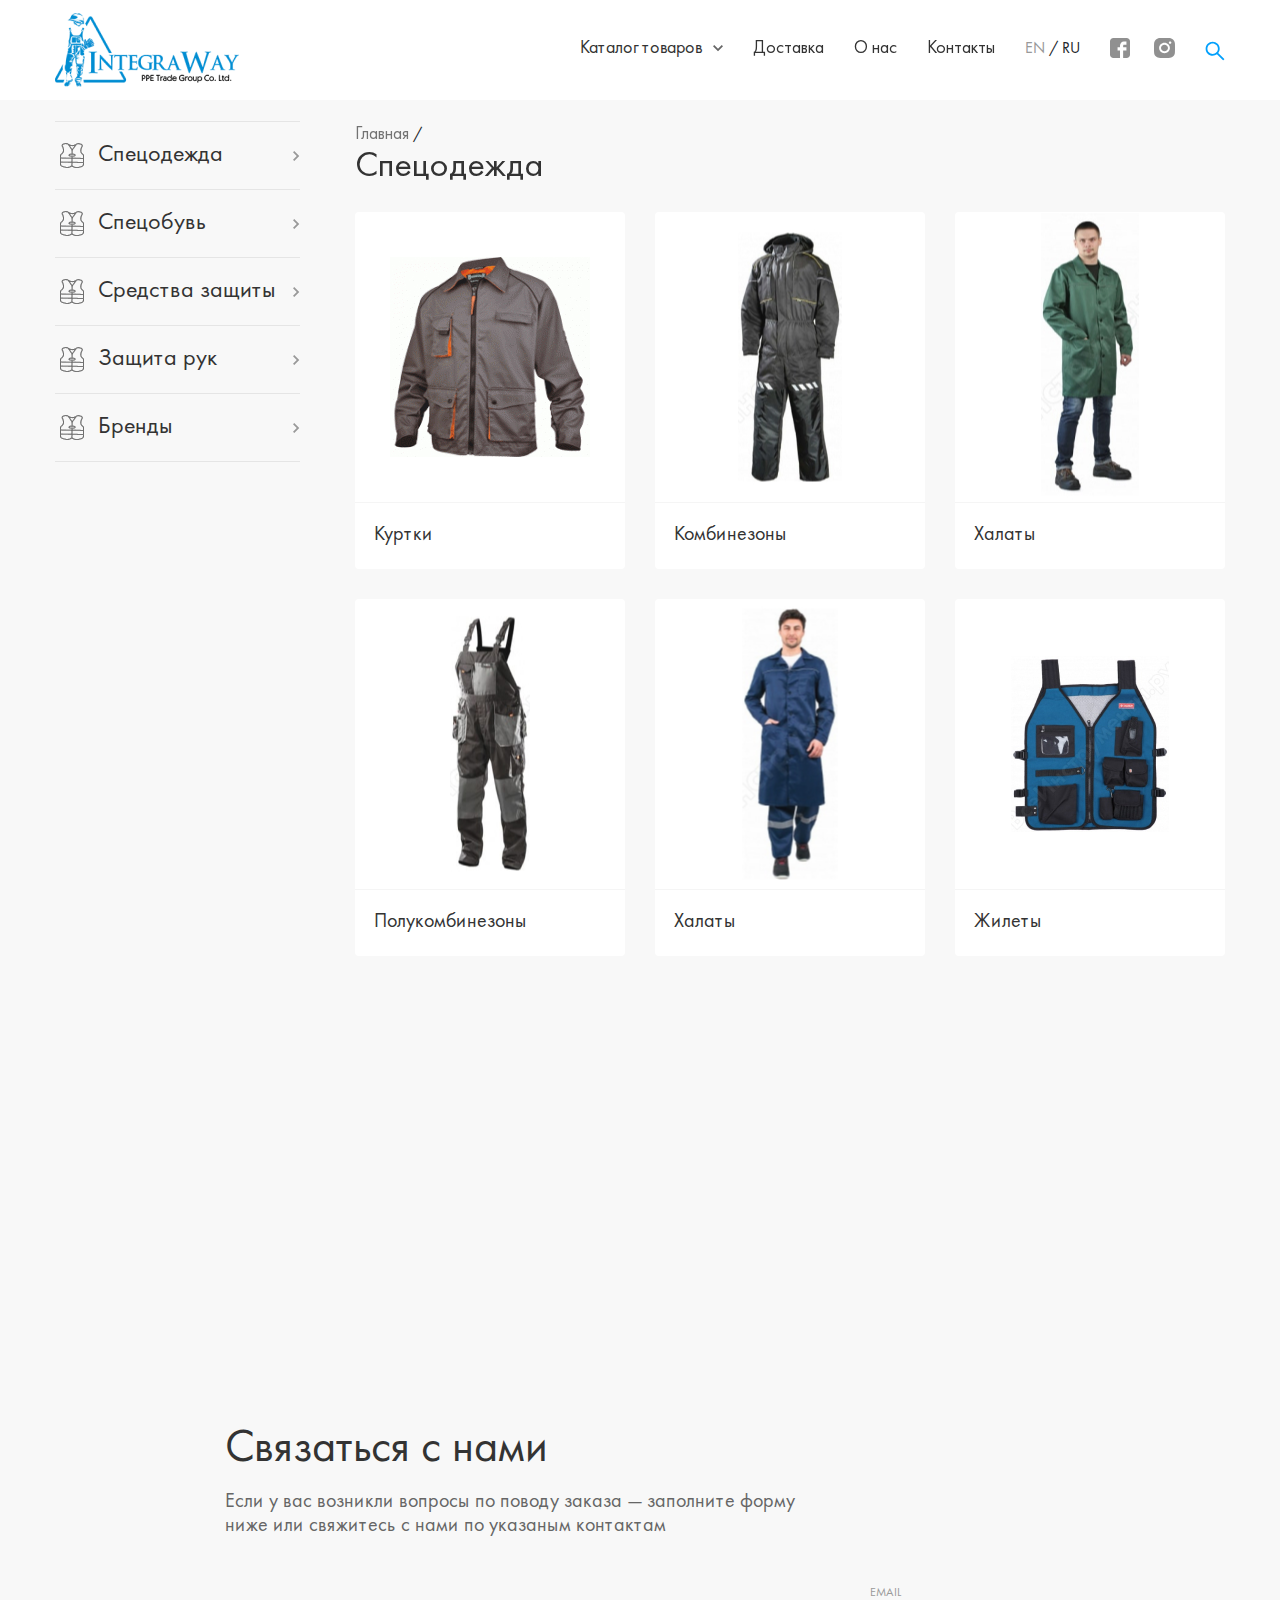
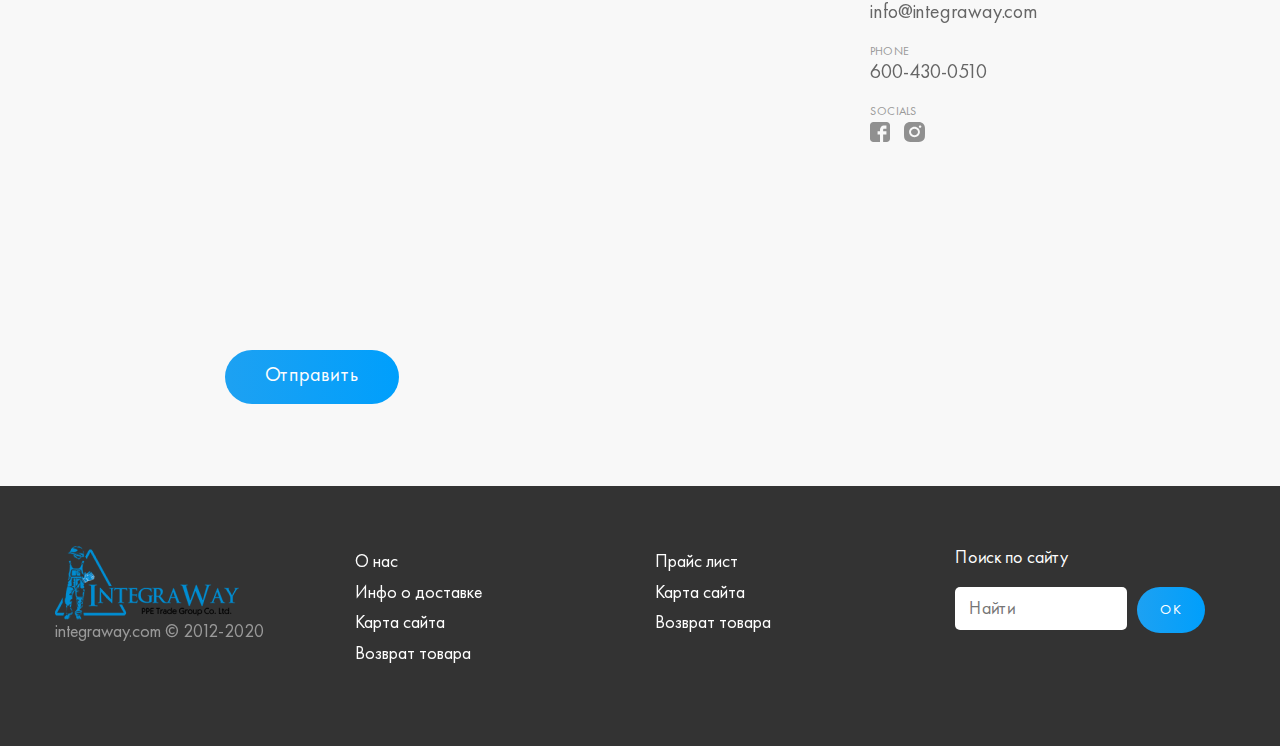
==== commit 2173a881: "Четвертый вариант" ====
--- a/category.html
+++ b/category.html
@@ -98,80 +98,65 @@
 
             <nav class="menu">
                 <div class="main-cat-link">
-                    <div class="panel-head">
-                        <div class="click catalogs"> <a href="#">Каталог товаров</a> <img class="cat-arrow"
-                                src="img/head/arrow.svg" alt="img">
-                            <div class="panel-collapse">
-                                <div class="click mt"><img class="catalogs-img" src="img/main/category-1.svg" alt="img">
-                                    <div class="categoryA" href="#">Спецодежда</div>
-                                    <div class="panel-collapse">
-                                        <div class="click"> <a class="subcategory1" href="#">Одноразовая одежда</a>
-                                        </div>
-                                        <div class="click"> <a class="subcategory1" href="#">Комбинезоны</a></div>
-                                        <div class="click"> <a class="subcategory1" href="#">Полукомбинезоны</a></div>
-                                        <div class="click"> <a class="subcategory1" href="#">Куртки</a></div>
-                                        <div class="click"> <a class="subcategory1" href="#">Халаты</a></div>
-                                        <div class="click"> <a class="subcategory1" href="#">Жилеты</a></div>
-                                        <div class="click"> <a class="subcategory1" href="#">Фартуки</a></div>
-                                        <div class="click"> <a class="subcategory1" href="#">Рубашки, спецовки</a></div>
-                                        <div class="click"> <a class="subcategory1" href="#">Штаны и брюки</a></div>
-                                        <div class="click"> <a class="subcategory1" href="#">Внутренняя одежда</a></div>
-                                        <div class="click"> <a class="subcategory1" href="#">Сигнальная одежда</a></div>
-                                        <div class="click"> <a class="subcategory1" href="#">Униформа</a></div>
-                                    </div>
-                                </div>
-                            </div>
-
-                            <div class="panel-collapse">
-                                <div class="click"><img class="catalogs-img" src="img/main/category-1.svg" alt="img">
-                                    <div class="categoryA" href="#">Спецобувь</div>
-                                    <div class="panel-collapse">
-                                        <div class="click"> <a class="subcategory1" href="#">Ботинки рабочие</a></div>
-                                        <div class="click"> <a class="subcategory1" href="#">Сапоги рабочие</a></div>
-                                        <div class="click"> <a class="subcategory1" href="#">Сапоги резиновы</a></div>
-                                        <div class="click"> <a class="subcategory1" href="#">Шипы для обуви</a></div>
-                                    </div>
-                                </div>
-                            </div>
-
-                            <div class="panel-collapse">
-                                <div class="click"><img class="catalogs-img" src="img/main/category-1.svg" alt="img">
-                                    <div class="categoryA" href="#">Средства защиты</div>
-                                    <div class="panel-collapse">
-                                        <div class="click"> <a class="subcategory1" href="#">Защита головы</a></div>
-                                        <div class="click"> <a class="subcategory1" href="#">Защита глаз и лица</a>
-                                        </div>
-                                        <div class="click"> <a class="subcategory1" href="#">Защита органов дыхания</a>
-                                        </div>
-                                        <div class="click"> <a class="subcategory1" href="#">Защита органов слуха</a>
-                                        </div>
-                                        <div class="click"> <a class="subcategory1" href="#">Защита от падения с
-                                                высоты</a></div>
-                                        <div class="click"> <a class="subcategory1" href="#">Наборы защитного
-                                                оборудования</a></div>
-                                    </div>
-                                </div>
-                            </div>
-
-                            <div class="panel-collapse">
-                                <div class="click"><img class="catalogs-img" src="img/main/category-1.svg" alt="img">
-                                    <div class="categoryA" href="#">Бренды</div>
-                                    <div class="panel-collapse">
-                                        <div class="click"> <a class="subcategory1" href="#">AlBert</a></div>
-                                        <div class="click"> <a class="subcategory1" href="#">Amyto</a></div>
-                                        <div class="click"> <a class="subcategory1" href="#">Antony Gill</a></div>
-                                        <div class="click"> <a class="subcategory1" href="#">Delta</a></div>
-                                        <div class="click"> <a class="subcategory1" href="#">DeltaPlus</a></div>
-                                        <div class="click"> <a class="subcategory1" href="#">Dossi</a></div>
-                                        <div class="click"> <a class="subcategory1" href="#">Du Pont</a></div>
-                                        <div class="click"> <a class="subcategory1" href="#">FalkPit</a></div>
-                                        <div class="click"> <a class="subcategory1" href="#">Fanotek</a></div>
-                                        <div class="click"> <a class="subcategory1" href="#">FalkPi</a></div>
-                                        <div class="click"> <a class="subcategory1" href="#">Fanotek</a></div>
-                                    </div>
-                                </div>
-                            </div>
-                        </div>
+                    <div class="catalog-burger">Каталог товаров<img class="catalog-burger_arrow" src="img/head/arrow.svg" alt="img"></div>
+                    <div class="panel-show"><img src="img/main/category-1.svg" alt="img"> Спецодежда</div>
+                    <div class="panel-hide">
+                        <a href="#">Одноразовая одежда</a>
+                        <a href="#">Комбинезоны</a>
+                        <a href="#">Полукомбинезоны</a>
+                        <a href="#">Куртки</a>
+                        <a href="#">Халаты</a>
+                        <a href="#">Жилеты</a>
+                        <a href="#">Фартуки</a>
+                        <a href="#">Рубашки, спецовки</a>
+                        <a href="#">Штаны и брюки</a>
+                        <a href="#">Внутренняя одежда</a>
+                        <a href="#">Сигнальная одежда</a>
+                        <a href="#">Униформа</a>
+                    </div>
+
+                    <div class="panel-show"><img src="img/main/category-1.svg" alt="img"> Спецобувь</div>
+                    <div class="panel-hide">
+                        <a href="#">Ботинки рабочие</a>
+                        <a href="#">Сапоги рабочие</a>
+                        <a href="#">Сапоги резиновые</a>
+                        <a href="#">Шипы для обуви</a>
+                    </div>
+
+                    <div class="panel-show"><img src="img/main/category-1.svg" alt="img"> Средства защиты</div>
+                    <div class="panel-hide">
+                        <a href="#">Защита головы</a>
+                        <a href="#">Защита глаз и лица</a>
+                        <a href="#">Защита органов дыхания</a>
+                        <a href="#">Защита органов слуха</a>
+                        <a href="#">Защита от падения с высоты</a>
+                        <a href="#">Наборы защитного оборудования</a>
+                    </div>
+
+                    <div class="panel-show"><img src="img/main/category-1.svg" alt="img"> Защита рук</div>
+                    <div class="panel-hide">
+                        <a href="#">Защита головы</a>
+                        <a href="#">Защита глаз и лица</a>
+                        <a href="#">Защита органов дыхания</a>
+                        <a href="#">Защита органов слуха</a>
+                        <a href="#">Защита от падения с высоты</a>
+                        <a href="#">Наборы защитного оборудования</a>
+                    </div>
+
+                    <div class="panel-show"><img src="img/main/category-1.svg" alt="img"> Бренды</div>
+                    <div class="panel-hide">
+                        <a href="#">AlBert</a>
+                        <a href="#">Amyto</a>
+                        <a href="#">Antony Gill</a>
+                        <a href="#">Delta</a>
+                        <a href="#">DeltaPlus</a>
+                        <a href="#">Dossi</a>
+                        <a href="#">Du Pont</a>
+                        <a href="#">FalkPit</a>
+                        <a href="#">Fanotek</a>
+                        <a href="#">FalkPit</a>
+                        <a href="#">DeltaPlus</a>
+                        <a href="#">Fanotek</a>
                     </div>
                 </div>
                 <div class="link"><a href="#item1">Доставка</a></div>
@@ -192,63 +177,64 @@
             <div class="container-fluid">
                 <div class="flex">
                     <div class="showcase-menu category-menu">
-                        <div class="panel-show wow fadeInLeft" data-wow-delay="0.4s" data-wow-duration="2s"><img class="show-img" src="img/main/category-1.svg" alt="img">Спецодежда<img class="show-arrow" src="img/main/category-arrow.svg" alt="img"> </div>
-                        <div class="panel-hide">
-                            <div>Одноразовая одежда</div>
-                            <div>Комбинезоны</div>
-                            <div>Полукомбинезоны</div>
-                            <div>Куртки</div>
-                            <div>Халаты</div>
-                            <div>Жилеты</div>
-                            <div>Фартуки</div>
-                            <div>Рубашки, спецовки</div>
-                            <div>Штаны и брюки</div>
-                            <div>Внутренняя одежда</div>
-                            <div>Сигнальная одежда</div>
-                            <div>Униформа</div>
-                        </div>
-    
-                        <div class="panel-show wow fadeInLeft" data-wow-delay="0.3s" data-wow-duration="2s"><img class="show-img" src="img/main/category-1.svg" alt="img">Спецобувь<img class="show-arrow" src="img/main/category-arrow.svg" alt="img"> </div>
-                        <div class="panel-hide">
-                            <div>Ботинки рабочие</div>
-                            <div>Сапоги рабочие</div>
-                            <div>Сапоги резиновые</div>
-                            <div>Шипы для обуви</div>
-                        </div>
-    
-                        <div class="panel-show wow fadeInLeft" data-wow-delay="0.2s" data-wow-duration="2s"><img class="show-img" src="img/main/category-1.svg" alt="img">Средства защиты<img class="show-arrow" src="img/main/category-arrow.svg" alt="img"> </div>
-                        <div class="panel-hide">
-                            <div>Защита головы</div>
-                            <div>Защита глаз и лица</div>
-                            <div>Защита органов дыхания</div>
-                            <div>Защита органов слуха</div>
-                            <div>Защита от падения с высоты</div>
-                            <div>Наборы защитного оборудования</div>
-                        </div>
-
-                        <div class="panel-show wow fadeInLeft" data-wow-delay="0.2s" data-wow-duration="2s"><img class="show-img" src="img/main/category-1.svg" alt="img">Защита рук<img class="show-arrow" src="img/main/category-arrow.svg" alt="img"></div>
-                        <div class="panel-hide">
-                            <div>Защита головы</div>
-                            <div>Защита глаз и лица</div>
-                            <div>Защита органов дыхания</div>
-                            <div>Защита органов слуха</div>
-                            <div>Защита от падения с высоты</div>
-                            <div>Наборы защитного оборудования</div>
-                        </div>
-    
-                        <div class="panel-show after wow fadeInLeft" data-wow-delay="0.1s" data-wow-duration="2s"><img class="show-img" src="img/main/category-1.svg" alt="img">По брендам<img class="show-arrow" src="img/main/category-arrow.svg" alt="img"></div>
-                        <div class="panel-hide">
-                            <div>AlBert</div>
-                            <div>Amyto</div>
-                            <div>Antony Gill</div>
-                            <div>Delta</div>
-                            <div>DeltaPlus</div>
-                            <div>Dossi</div>
-                            <div>Du Pont</div>
-                            <div>FalkPit</div>
-                            <div>Fanotek</div>
-                            <div>FalkPit</div>
-                            <div>Fanotek</div>
+                        <div class="cat"><img class="show-img" src="img/main/category-1.svg" alt="img">Спецодежда<img class="show-arrow" src="img/main/category-arrow.svg" alt="img"></div>
+                        <div class="subcat">
+                            <a href="#">Одноразовая одежда</a>
+                            <a href="#">Комбинезоны</a>
+                            <a href="#">Полукомбинезоны</a>
+                            <a href="#">Куртки</a>
+                            <a href="#">Халаты</a>
+                            <a href="#">Жилеты</a>
+                            <a href="#">Фартуки</a>
+                            <a href="#">Рубашки, спецовки</a>
+                            <a href="#">Штаны и брюки</a>
+                            <a href="#">Внутренняя одежда</a>
+                            <a href="#">Сигнальная одежда</a>
+                            <a href="#">Униформа</a>
+                        </div>
+
+                        <div class="cat"><img class="show-img" src="img/main/category-1.svg" alt="img">Спецобувь<img class="show-arrow" src="img/main/category-arrow.svg" alt="img"></div>
+                        <div class="subcat">
+                            <a href="#">Ботинки рабочие</a>
+                            <a href="#">Сапоги рабочие</a>
+                            <a href="#">Сапоги резиновые</a>
+                            <a href="#">Шипы для обуви</a>
+                        </div>
+
+                        <div class="cat"><img class="show-img" src="img/main/category-1.svg" alt="img">Средства защиты<img class="show-arrow" src="img/main/category-arrow.svg" alt="img"></div>
+                        <div class="subcat">
+                            <a href="#">Защита головы</a>
+                            <a href="#">Защита глаз и лица</a>
+                            <a href="#">Защита органов дыхания</a>
+                            <a href="#">Защита органов слуха</a>
+                            <a href="#">Защита от падения с высоты</a>
+                            <a href="#">Наборы защитного оборудования</a>
+                        </div>
+
+                        <div class="cat"><img class="show-img" src="img/main/category-1.svg" alt="img">Защита рук<img class="show-arrow" src="img/main/category-arrow.svg" alt="img"></div>
+                        <div class="subcat">
+                            <a href="#">Защита головы</a>
+                            <a href="#">Защита глаз и лица</a>
+                            <a href="#">Защита органов дыхания</a>
+                            <a href="#">Защита органов слуха</a>
+                            <a href="#">Защита от падения с высоты</a>
+                            <a href="#">Наборы защитного оборудования</a>
+                        </div>
+
+                        <div class="cat after"><img class="show-img" src="img/main/category-1.svg" alt="img">Бренды<img class="show-arrow" src="img/main/category-arrow.svg" alt="img"></div>
+                        <div class="subcat">
+                            <a href="#">AlBert</a>
+                            <a href="#">Amyto</a>
+                            <a href="#">Antony Gill</a>
+                            <a href="#">Delta</a>
+                            <a href="#">DeltaPlus</a>
+                            <a href="#">Dossi</a>
+                            <a href="#">Du Pont</a>
+                            <a href="#">FalkPit</a>
+                            <a href="#">Fanotek</a>
+                            <a href="#">FalkPit</a>
+                            <a href="#">DeltaPlus</a>
+                            <a href="#">Fanotek</a>
                         </div>
                     </div>
                     
